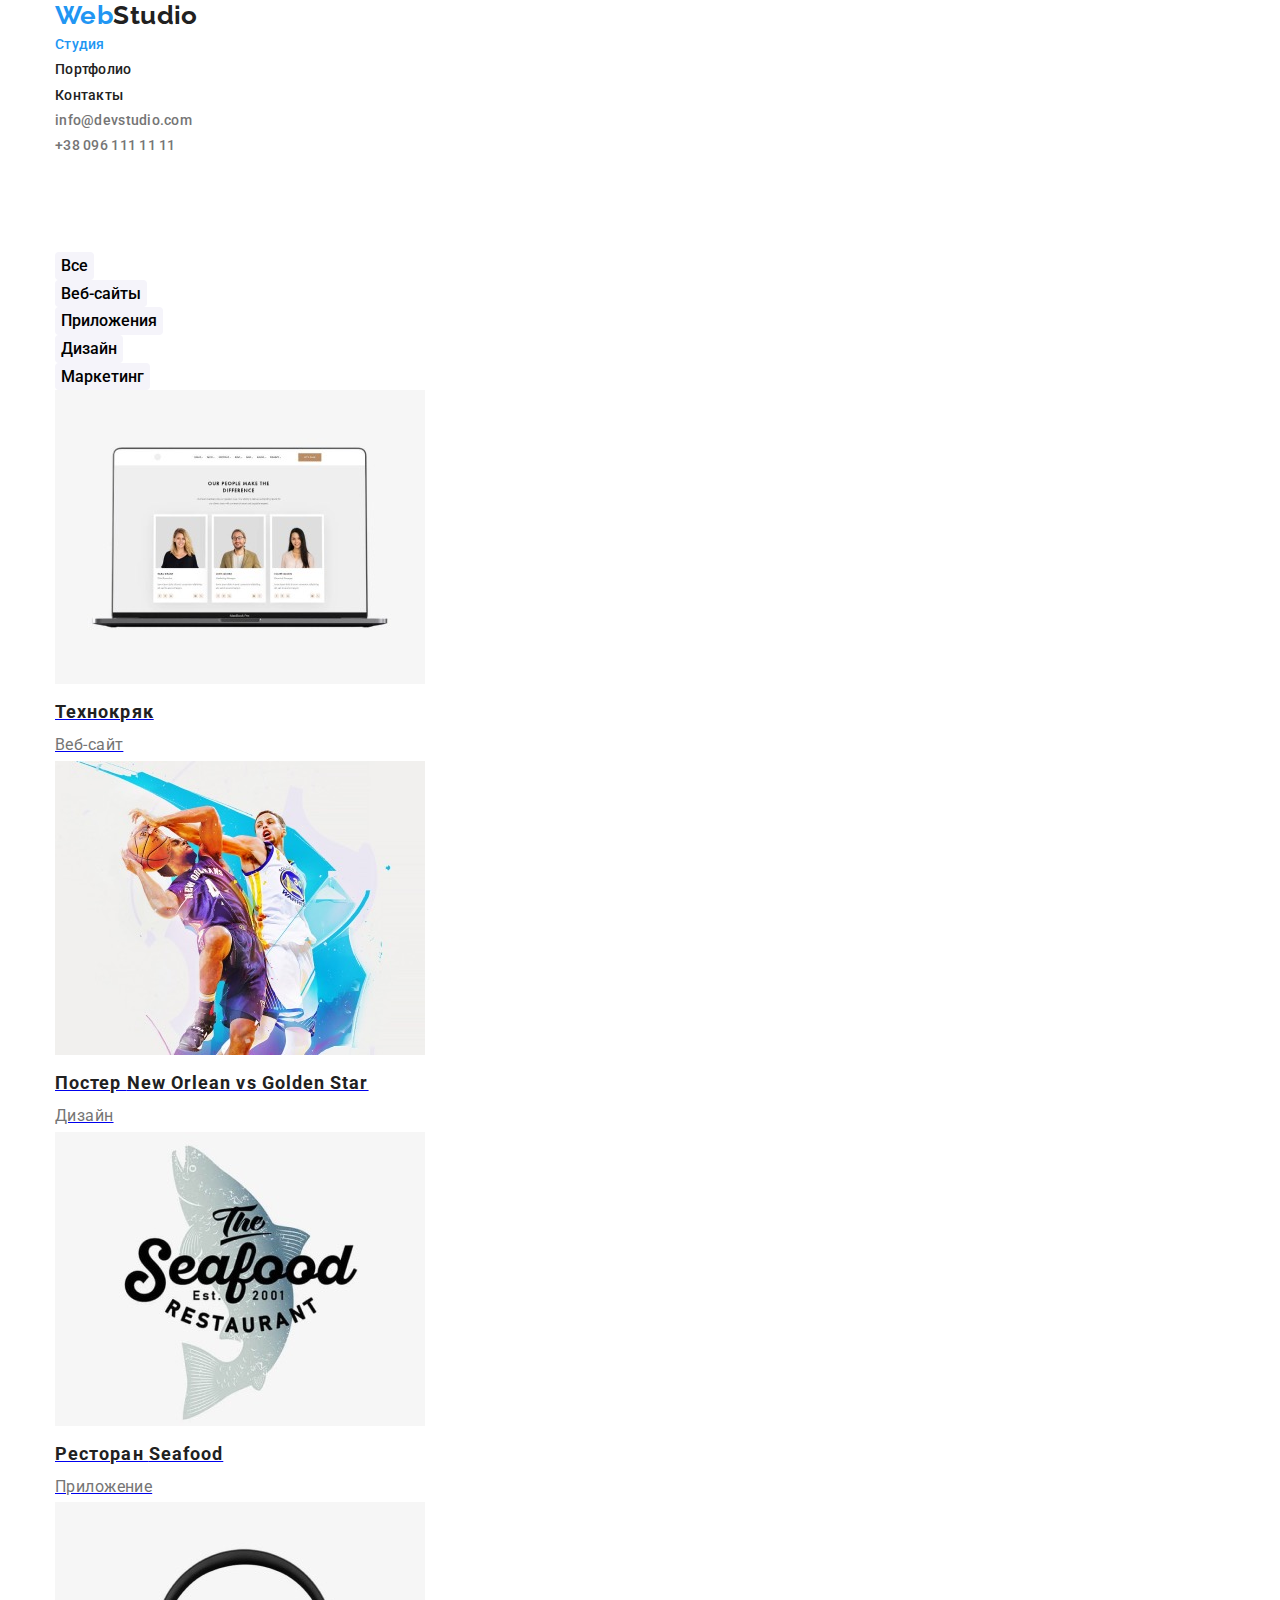
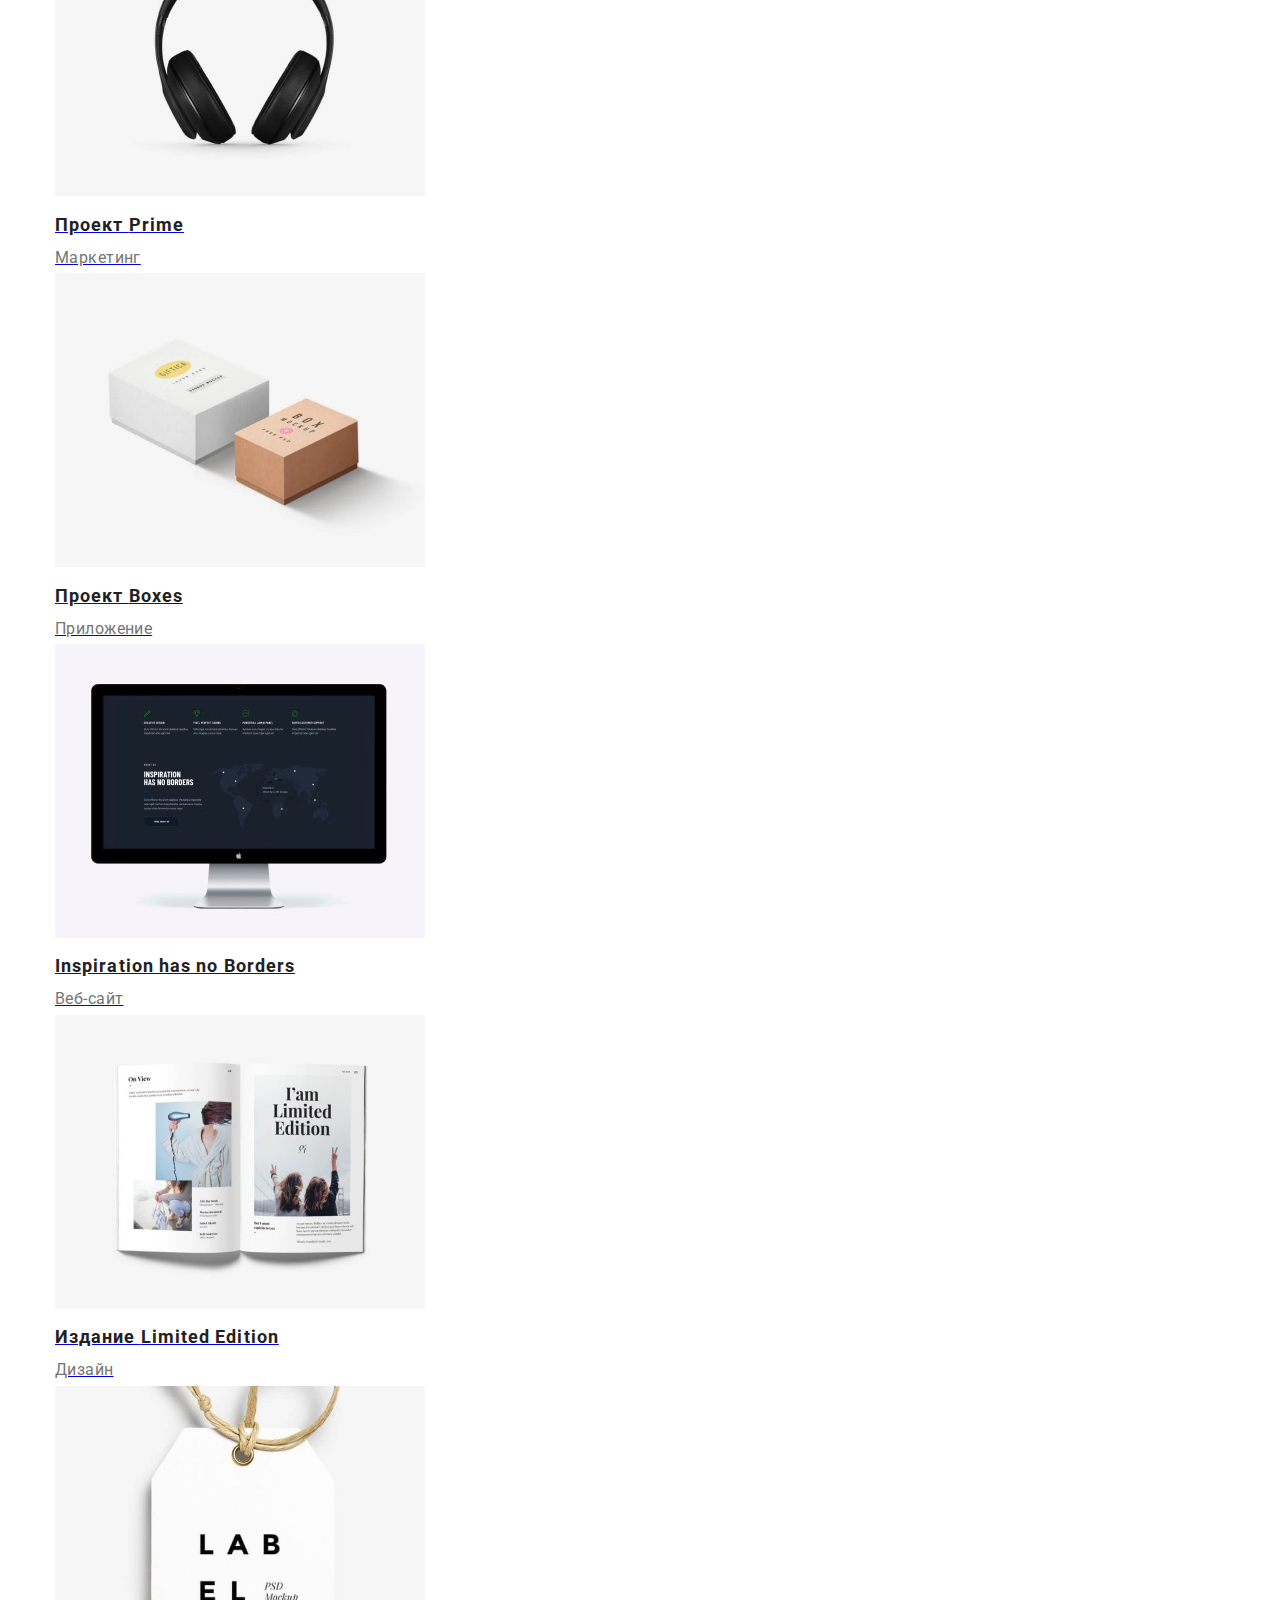
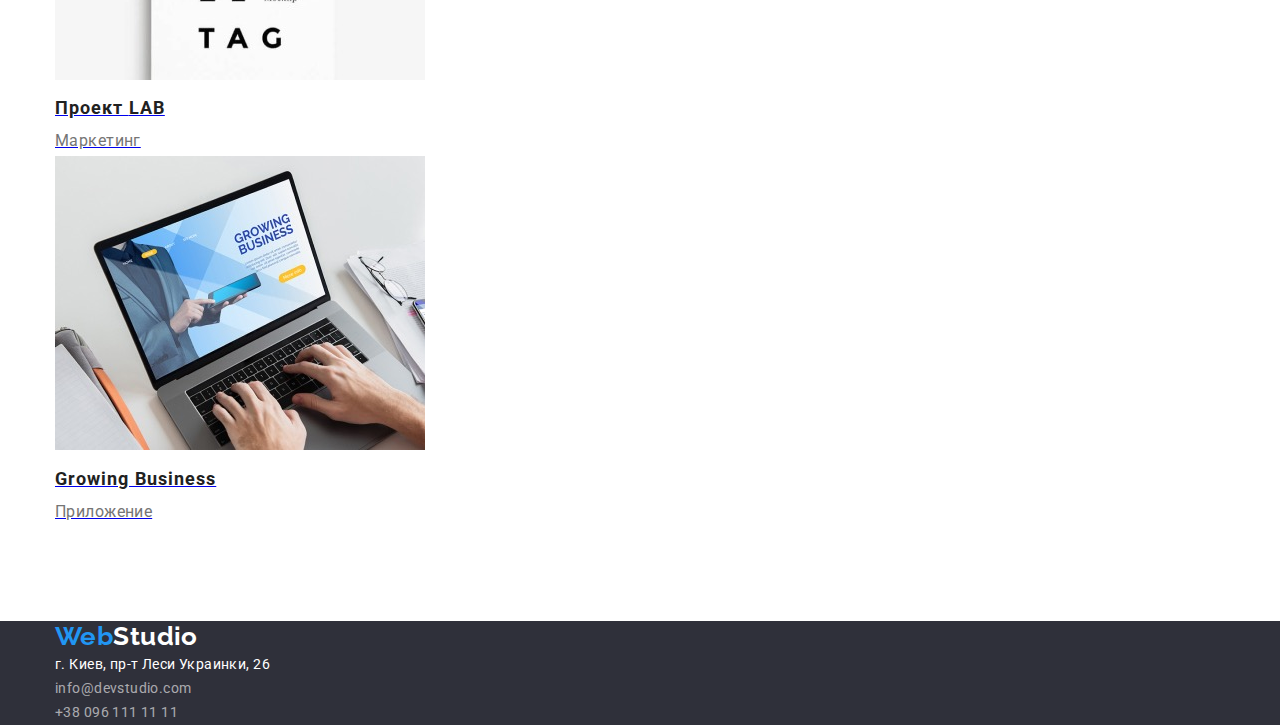
==== portfolio.html @ f0ba0610 "first" ====
<!DOCTYPE html>
<html lang="ru">
  <head>
    <meta charset="UTF-8" />
    <meta http-equiv="X-UA-Compatible" content="IE=edge" />
    <meta name="viewport" content="width=device-width, initial-scale=1.0" />

    <title>Студия</title>
    <link rel="preconnect" href="https://fonts.googleapis.com" />
    <link rel="preconnect" href="https://fonts.gstatic.com" crossorigin />
    <link
      href="https://fonts.googleapis.com/css2?family=Raleway:wght@700&family=Roboto:wght@400;500;700;900&display=swap"
      rel="stylesheet"
    />
    <link
      rel="stylesheet"
      href="https://cdnjs.cloudflare.com/ajax/libs/modern-normalize/1.1.0/modern-normalize.css"
    />

    <link rel="stylesheet" href="./css/styles.css" />
  </head>
  <body>
    <!-- Шапка страницы -->

    <header>
      <div class="container">
        <nav class="main-nav">
          <a href="./index.html" lang="en" class="logo"
            ><span class="text">Web</span>Studio</a
          >

          <ul class="list main-nav-list">
            <li class="main-nav-item">
              <a href="./index.html" class="item current">Студия</a>
            </li>
            <li class="main-nav-item">
              <a href="./portfolio.html" class="item">Портфолио</a>
            </li>
            <li class="main-nav-item"><a href="" class="item">Контакты</a></li>
          </ul>
        </nav>

        <ul class="list connect-header">
          <li>
            <a href="mailto:info@devstudio.com" class="item"
              >info@devstudio.com</a
            >
          </li>
          <li>
            <a href="tel:+380961111111" class="item">+38 096 111 11 11</a>
          </li>
        </ul>
      </div>
    </header>

    <main>
      <!-- Portfolio buttons -->
      <div class="container">
        <section class="section">
          <ul class="list portfolio-btn">
            <li><button type="button" class="button">Все</button></li>
            <li><button type="button" class="button">Веб-сайты</button></li>
            <li><button type="button" class="button">Приложения</button></li>
            <li><button type="button" class="button">Дизайн</button></li>
            <li><button type="button" class="button">Маркетинг</button></li>
          </ul>
          <!-- Portfolio imagts and descriptions -->
          <h1 hidden>Примеры работ</h1>
          <ul class="list portfolio-items">
            <li>
              <a href="./index.html">
                <img
                  src="./images/porttfolio-images/note-book.jpg"
                  alt="image whith site"
                  width="370"
                  height="294"
                />
                <div class="description">
                  <h2 class="subtitle">Технокряк</h2>
                  <p>Веб-сайт</p>
                </div>
              </a>
            </li>
            <li>
              <a href="./portfolio.html">
                <img
                  src="./images/porttfolio-images/basketball.jpg"
                  alt="image poster"
                  width="370"
                  height="294"
                />
               <div class="description">
                  <h2 class="subtitle">
                    Постер <span lang="en">New Orlean vs Golden Star</span>
                  </h2>
                  <p>Дизайн</p>
               </div>
              </a>
            </li>
            <li>
              <a href="./portfolio.html">
                <img
                  src="./images/porttfolio-images/fish.jpg"
                  alt="image restaurant"
                  width="370"
                  height="294"
                />
                <div class="description">
                  <h2 class="subtitle">
                    Ресторан <span lang="en">Seafood</span>
                  </h2>
                  <p>Приложение</p>
                </div>
              </a>
            </li>
            <li>
              <a href="./portfolio.html">
                <img
                  src="./images/porttfolio-images/headphones.jpg"
                  alt="image headphones"
                  width="370"
                  height="294"
                />
               <div class="description">
                  <h2 class="subtitle">Проект <span lang="en">Prime</span></h2>
                  <p>Маркетинг</p>
               </div>
              </a>
            </li>
            <li>
              <a href="./portfolio.html">
                <img
                  src="./images/porttfolio-images/boxes.jpg"
                  alt="image boxes"
                  width="370"
                  height="294"
                />
                <div class="description">
                  <h2 class="subtitle">Проект <span lang="en">Boxes</span></h2>
                  <p>Приложение</p>
                </div>
              </a>
            </li>
            <li>
              <a href="./portfolio.html">
                <img
                  src="./images/porttfolio-images/computer.jpg"
                  alt="image computer"
                  width="370"
                  height="294"
                />
                <div class="description">
                  <h2 class="subtitle" lang="en">Inspiration has no Borders</h2>
                  <p>Веб-сайт</p>
                </div>
              </a>
            </li>
            <li>
              <a href="./portfolio.html">
                <img
                  src="./images/porttfolio-images/book.jpg"
                  alt="image book"
                  width="370"
                  height="294"
                />
                <div class="description">
                  <h2 class="subtitle">
                    Издание <span lang="en">Limited Edition</span>
                  </h2>
                  <p>Дизайн</p>
                </div>
              </a>
            </li>
            <li>
              <a href="./portfolio.html">
                <img
                  src="./images/porttfolio-images/lab-tag.jpg"
                  alt="image tag"
                  width="370"
                  height="294"
                />
                <div class="description">
                  <h2 class="subtitle">Проект <span lang="en">LAB</span></h2>
                  <p>Маркетинг</p>
                </div>
              </a>
            </li>
            <li>
              <a href="./portfolio.html">
                <img
                  src="./images/porttfolio-images/typing.jpg"
                  alt="image man typing"
                  width="370"
                  height="294"
                />
                <div class="description">
                  <h2 class="subtitle" lang="en">Growing Business</h2>
                  <p>Приложение</p>
                </div>
              </a>
            </li>
          </ul>
        </section>
      </div>
    </main>

    <footer>
      <div class="main-footer">
        <div class="container">
          <a href="./index.html" lang="en" class="logo"
            ><span class="text">Web</span>Studio
          </a>

          <address class="address">
            г. Киев, пр-т Леси Украинки, 26

            <ul class="list contact-footer">
              <li>
                <a href="mailto:info@devstudio.com" class="item"
                  >info@devstudio.com</a
                >
              </li>
              <li>
                <a href="tel:+380961111111" class="item">+38 096 111 11 11</a>
              </li>
            </ul>
          </address>
        </div>
      </div>
    </footer>
  </body>
</html>
---- css/styles.css ----
:root {
  --primary-text-color: #212121;
  --secondery-text-color: #757575;
  --accent-color: #2196f3;
  --white-color: #ffffff;
}

body {
  font-family: Roboto, sans-serif;
  color: var(--primary-text-color);
  background-color: var(--white-color);
  font-size: 14px;
  line-height: 1.8;
  letter-spacing: 0.03em;
  margin: 0;
}

.list {
  list-style: none;
}
h1,h2,h3,p,ul{
  margin-top: 0;
  margin-bottom: 0;
  padding: 0;
  
}
.container{
  width: 1200px;
  padding-left: 15px;
  padding-right: 15px;
  margin-left: auto;
  margin-right: auto;
}
.section{
  padding-top: 94px;
  padding-bottom: 94px;
}

/* header */


.logo {
  font-family: Raleway, sans-serif;
  font-weight: 700;
  font-size: 26px;
  line-height: 1.2;
  color: var(--primary-text-color);
  text-decoration: none;
}

.logo:hover,
.logo:focus {
  color: var(--accent-color);
}

.logo .text {
  color: var(--accent-color);
}



.main-nav .item{
  text-decoration: none;
  font-weight: 500;
  line-height: 1.2;
  letter-spacing: 0.02em;
  color: var(--primary-text-color);
}
.main-nav .item:hover,
.main-nav .item:focus {
  color: var(--accent-color);
}

.main-nav .current {
  color: var(--accent-color);
}




.connect-header .item {
  color: var(--secondery-text-color);
  text-decoration: none;
  font-weight: 500;
  line-height: 1.14;
  letter-spacing: 0.02em;
}

.connect-header .item:hover,
.connect-header .item:focus {
  color: var(--accent-color);
}

/* hero */

.hero {
  height: 600px;
  background-color: #2f303a;
  text-align: center;

}
.hero-name {
  font-weight: 900;
  font-size: 44px;
  line-height: 1.36;
  text-align: center;
  letter-spacing: 0.06em;
  text-transform: uppercase;
  color: var(--white-color);
}
.hero-button {

  font-weight: 700;
  font-size: 16px;
  line-height: 1.8;
  letter-spacing: 0.06em;
  background-color: var(--accent-color);
  border-radius: 4px;
  color: var(--white-color);
  border: none;
  cursor: pointer;
 padding: 10px 32px;
 box-shadow: 0px 4px 4px rgba(0, 0, 0, 0.15);
}




.hero-button:hover,
.hero-button:focus {
  background-color: #188ce8;
}

/* our features */

.our-features .subtitle {
  font-weight: 700;
  font-size: 14px;
  line-height: 1.2;
  text-transform: uppercase;
}
.our-features p {
  color: var(--secondery-text-color);

  font-weight: 400;
  font-size: 14px;
  line-height: 1.7;
}

.title {
  font-weight: 700;
  font-size: 36px;
  line-height: 1.16;
  text-align: center;
}

/* team */

.team-bc {
  background-color: #f5f4fa;
}

.team .subtitle {
  font-weight: 500;
  font-size: 16px;
  line-height: 1.18;
}
.team p {
  color: var(--secondery-text-color);
  font-weight: 400;
  font-size: 16px;
  line-height: 1.18;
}

/* portfolio */
.portfolio-btn .button {
  font-weight: 500;
  font-size: 16px;
  line-height: 1.6;
  background: #f5f4fa;
  border-radius: 4px;
  border: none;
  cursor: pointer;
}

.portfolio-btn .button:hover,
.portfolio-btn .button:focus {
  background-color: var(--accent-color);
  color: var(--white-color);
}

.portfolio-items {
  line-height: 1.9;
  font-size: 16px;
}
.portfolio-items .subtitle {
  color: var(--primary-text-color);
  font-weight: 700;
  font-size: 18px;
  line-height: 2;
  letter-spacing: 0.06em;
}

.portfolio-items p {
  color: var(--secondery-text-color);
}

/* footer */
.contact-footer .item {
  font-weight: 400;
  color: rgba(255, 255, 255, 0.6);
  text-decoration: none;
}
.contact-footer .item:hover,
.contact-footer .item:focus {
  color: var(--accent-color);
}

.main-footer .logo {
  color: var(--white-color);
}
.address {
  color: var(--white-color);
  line-height: 1.7;
  font-style: normal;
}

.main-footer {
  background-color: #2f303a;
}
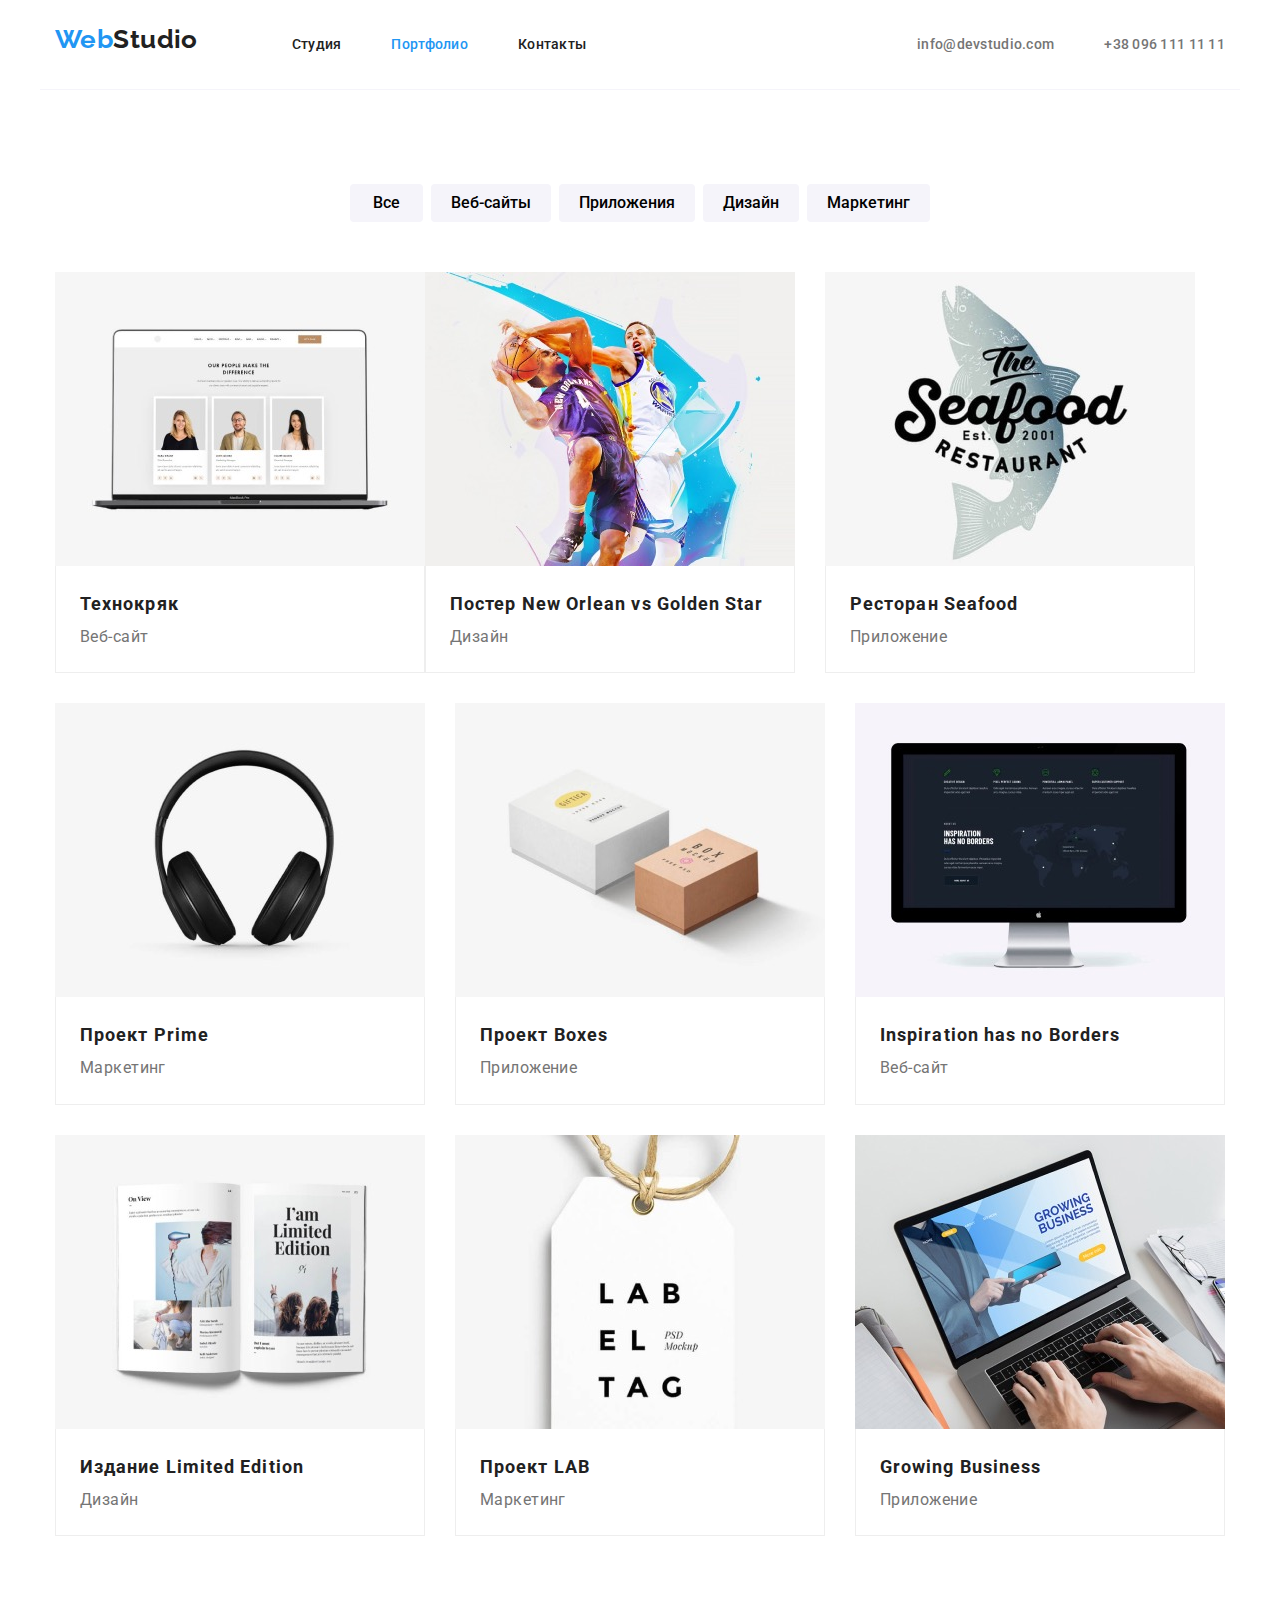
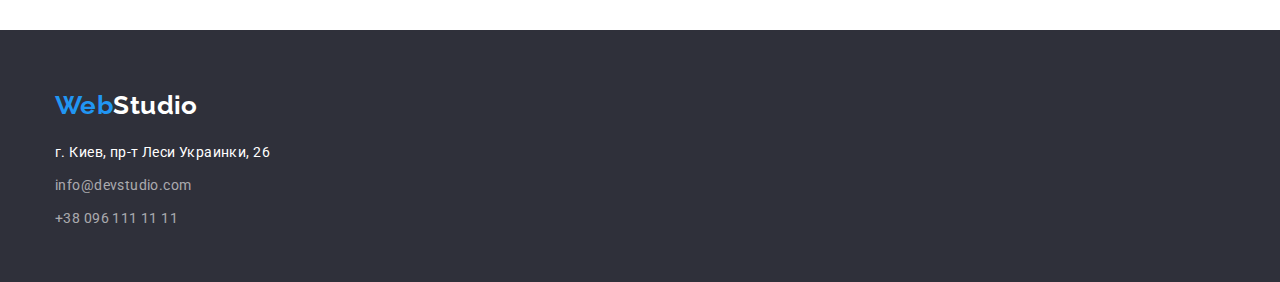
==== commit e3762db7: "done" ====
--- a/portfolio.html
+++ b/portfolio.html
@@ -23,7 +23,7 @@
     <!-- Шапка страницы -->
 
     <header>
-      <div class="container">
+      <div class="container all-main-item">
         <nav class="main-nav">
           <a href="./index.html" lang="en" class="logo"
             ><span class="text">Web</span>Studio</a
@@ -31,22 +31,22 @@
 
           <ul class="list main-nav-list">
             <li class="main-nav-item">
-              <a href="./index.html" class="item current">Студия</a>
+              <a href="./index.html" class="item">Студия</a>
             </li>
             <li class="main-nav-item">
-              <a href="./portfolio.html" class="item">Портфолио</a>
+              <a href="./portfolio.html" class="item current">Портфолио</a>
             </li>
             <li class="main-nav-item"><a href="" class="item">Контакты</a></li>
           </ul>
         </nav>
 
         <ul class="list connect-header">
-          <li>
+          <li class="connect-header-list">
             <a href="mailto:info@devstudio.com" class="item"
               >info@devstudio.com</a
             >
           </li>
-          <li>
+          <li class="connect-header-list">
             <a href="tel:+380961111111" class="item">+38 096 111 11 11</a>
           </li>
         </ul>
@@ -58,16 +58,16 @@
       <div class="container">
         <section class="section">
           <ul class="list portfolio-btn">
-            <li><button type="button" class="button">Все</button></li>
-            <li><button type="button" class="button">Веб-сайты</button></li>
-            <li><button type="button" class="button">Приложения</button></li>
-            <li><button type="button" class="button">Дизайн</button></li>
-            <li><button type="button" class="button">Маркетинг</button></li>
+            <li class="portfolio-btn-item"><button type="button" class="button">Все</button></li>
+            <li class="portfolio-btn-item"><button type="button" class="button">Веб-сайты</button></li>
+            <li class="portfolio-btn-item"><button type="button" class="button">Приложения</button></li>
+            <li class="portfolio-btn-item"><button type="button" class="button">Дизайн</button></li>
+            <li class="portfolio-btn-item"><button type="button" class="button">Маркетинг</button></li>
           </ul>
           <!-- Portfolio imagts and descriptions -->
           <h1 hidden>Примеры работ</h1>
-          <ul class="list portfolio-items">
-            <li>
+          <ul class="list portfolio-list">
+            <li class=portfolio-list-item"">
               <a href="./index.html">
                 <img
                   src="./images/porttfolio-images/note-book.jpg"
@@ -81,7 +81,7 @@
                 </div>
               </a>
             </li>
-            <li>
+            <li class="portfolio-list-item">
               <a href="./portfolio.html">
                 <img
                   src="./images/porttfolio-images/basketball.jpg"
@@ -89,15 +89,15 @@
                   width="370"
                   height="294"
                 />
-               <div class="description">
+                <div class="description">
                   <h2 class="subtitle">
                     Постер <span lang="en">New Orlean vs Golden Star</span>
                   </h2>
                   <p>Дизайн</p>
-               </div>
-              </a>
-            </li>
-            <li>
+                </div>
+              </a>
+            </li>
+            <li class="portfolio-list-item">
               <a href="./portfolio.html">
                 <img
                   src="./images/porttfolio-images/fish.jpg"
@@ -113,7 +113,7 @@
                 </div>
               </a>
             </li>
-            <li>
+            <li class="portfolio-list-item">
               <a href="./portfolio.html">
                 <img
                   src="./images/porttfolio-images/headphones.jpg"
@@ -121,13 +121,13 @@
                   width="370"
                   height="294"
                 />
-               <div class="description">
+                <div class="description">
                   <h2 class="subtitle">Проект <span lang="en">Prime</span></h2>
                   <p>Маркетинг</p>
-               </div>
-              </a>
-            </li>
-            <li>
+                </div>
+              </a>
+            </li>
+            <li class="portfolio-list-item">
               <a href="./portfolio.html">
                 <img
                   src="./images/porttfolio-images/boxes.jpg"
@@ -141,7 +141,7 @@
                 </div>
               </a>
             </li>
-            <li>
+            <li class="portfolio-list-item">
               <a href="./portfolio.html">
                 <img
                   src="./images/porttfolio-images/computer.jpg"
@@ -155,7 +155,7 @@
                 </div>
               </a>
             </li>
-            <li>
+            <li class="portfolio-list-item">
               <a href="./portfolio.html">
                 <img
                   src="./images/porttfolio-images/book.jpg"
@@ -171,7 +171,7 @@
                 </div>
               </a>
             </li>
-            <li>
+            <li class="portfolio-list-item">
               <a href="./portfolio.html">
                 <img
                   src="./images/porttfolio-images/lab-tag.jpg"
@@ -185,7 +185,7 @@
                 </div>
               </a>
             </li>
-            <li>
+            <li class="portfolio-list-item">
               <a href="./portfolio.html">
                 <img
                   src="./images/porttfolio-images/typing.jpg"
@@ -212,15 +212,15 @@
           </a>
 
           <address class="address">
-            г. Киев, пр-т Леси Украинки, 26
+            <p class="address-text">г. Киев, пр-т Леси Украинки, 26</p>
 
             <ul class="list contact-footer">
-              <li>
+              <li class="contact-footer-list">
                 <a href="mailto:info@devstudio.com" class="item"
                   >info@devstudio.com</a
                 >
               </li>
-              <li>
+              <li class="contact-footer-list">
                 <a href="tel:+380961111111" class="item">+38 096 111 11 11</a>
               </li>
             </ul>
--- a/css/styles.css
+++ b/css/styles.css
@@ -18,26 +18,31 @@
 .list {
   list-style: none;
 }
-h1,h2,h3,p,ul{
+h1,
+h2,
+h3,
+p,
+ul {
   margin-top: 0;
   margin-bottom: 0;
   padding: 0;
-  
-}
-.container{
+}
+.container {
   width: 1200px;
   padding-left: 15px;
   padding-right: 15px;
   margin-left: auto;
   margin-right: auto;
 }
-.section{
+.section {
   padding-top: 94px;
   padding-bottom: 94px;
 }
+.portfolio-items a {
+  text-decoration: none;
+}
 
 /* header */
-
 
 .logo {
   font-family: Raleway, sans-serif;
@@ -46,6 +51,9 @@
   line-height: 1.2;
   color: var(--primary-text-color);
   text-decoration: none;
+  margin-top: 24px;
+  margin-bottom: 25px;
+  margin-right: 94px;
 }
 
 .logo:hover,
@@ -56,10 +64,21 @@
 .logo .text {
   color: var(--accent-color);
 }
-
-
-
-.main-nav .item{
+.main-nav {
+  display: flex;
+}
+.main-nav-list {
+  display: flex;
+}
+.connect-header {
+  display: flex;
+}
+.all-main-item {
+  display: flex;
+  border-bottom: 1px solid #F5F4FA;
+}
+
+.main-nav .item {
   text-decoration: none;
   font-weight: 500;
   line-height: 1.2;
@@ -74,9 +93,13 @@
 .main-nav .current {
   color: var(--accent-color);
 }
-
-
-
+.main-nav-item:not(:last-child) {
+  margin-right: 50px;
+}
+.main-nav-item {
+  margin-top: 32px;
+  margin-bottom: 32px;
+}
 
 .connect-header .item {
   color: var(--secondery-text-color);
@@ -90,14 +113,26 @@
 .connect-header .item:focus {
   color: var(--accent-color);
 }
+.connect-header {
+  margin-left: auto;
+}
+
+.connect-header-list:not(:last-child) {
+  margin-right: 50px;
+}
+
+.connect-header-list {
+  margin-top: 32px;
+  margin-bottom: 32px;
+}
 
 /* hero */
 
 .hero {
-  height: 600px;
   background-color: #2f303a;
   text-align: center;
-
+  padding-top: 200px;
+  padding-bottom: 200px;
 }
 .hero-name {
   font-weight: 900;
@@ -107,9 +142,9 @@
   letter-spacing: 0.06em;
   text-transform: uppercase;
   color: var(--white-color);
+  margin-bottom: 30px;
 }
 .hero-button {
-
   font-weight: 700;
   font-size: 16px;
   line-height: 1.8;
@@ -119,12 +154,9 @@
   color: var(--white-color);
   border: none;
   cursor: pointer;
- padding: 10px 32px;
- box-shadow: 0px 4px 4px rgba(0, 0, 0, 0.15);
-}
-
-
-
+  padding: 10px 32px;
+  box-shadow: 0px 4px 4px rgba(0, 0, 0, 0.15);
+}
 
 .hero-button:hover,
 .hero-button:focus {
@@ -138,6 +170,7 @@
   font-size: 14px;
   line-height: 1.2;
   text-transform: uppercase;
+  margin-bottom: 10px;
 }
 .our-features p {
   color: var(--secondery-text-color);
@@ -147,11 +180,29 @@
   line-height: 1.7;
 }
 
+.our-features {
+  display: flex;
+  margin-bottom: 87px;
+}
+.our-features-description:not(:last-child) {
+  margin-right: 30px;
+}
+
 .title {
   font-weight: 700;
   font-size: 36px;
   line-height: 1.16;
   text-align: center;
+  margin-bottom: 50px;
+}
+.what-we-do-list {
+  display: flex;
+}
+.what-we-do-item:not(:last-child) {
+  margin-right: 30px;
+}
+.what-we-do-list img {
+  display: block;
 }
 
 /* team */
@@ -164,16 +215,51 @@
   font-weight: 500;
   font-size: 16px;
   line-height: 1.18;
-}
-.team p {
+  margin-bottom: 10px;
+}
+.team-item p {
   color: var(--secondery-text-color);
   font-weight: 400;
   font-size: 16px;
   line-height: 1.18;
+  margin-bottom: 30px;
+}
+
+.team-list {
+  display: flex;
+}
+.team-item {
+  text-align: center;
+  background: #ffffff;
+  box-shadow: 0px 1px 3px rgba(0, 0, 0, 0.12), 0px 1px 1px rgba(0, 0, 0, 0.14),
+    0px 2px 1px rgba(0, 0, 0, 0.2);
+  border-radius: 0px 0px 4px 4px;
+}
+
+.team-item:not(:last-child) {
+  margin-right: 30px;
+}
+
+.team-item img {
+  display: block;
+  margin-bottom: 30px;
 }
 
 /* portfolio */
+
+.portfolio-btn{
+  display: flex;
+  justify-content: center;
+  margin-bottom: 50px;
+}
+.portfolio-btn-item:not(:last-child){
+  margin-right: 8px;
+
+}
+
+
 .portfolio-btn .button {
+  min-width: 73px;
   font-weight: 500;
   font-size: 16px;
   line-height: 1.6;
@@ -181,6 +267,7 @@
   border-radius: 4px;
   border: none;
   cursor: pointer;
+  padding: 6px 20px;
 }
 
 .portfolio-btn .button:hover,
@@ -188,12 +275,49 @@
   background-color: var(--accent-color);
   color: var(--white-color);
 }
-
-.portfolio-items {
+.portfolio-list{
+  display: flex;
+  flex-wrap: wrap;
+}
+
+.portfolio-list-item{
+  margin-right: 30px;
+  margin-bottom: 30px;
+}
+
+.portfolio-list-item:nth-child(3n){
+  margin-right: 0;
+}
+.portfolio-list-item:nth-last-child(-n + 3) {
+  margin-bottom: 0;
+}
+
+
+.portfolio-list {
   line-height: 1.9;
   font-size: 16px;
 }
-.portfolio-items .subtitle {
+.portfolio-list img{
+  display: block;
+  
+}
+.portfolio-list a{
+  text-decoration: none;
+}
+
+
+.portfolio-list .description{
+  width: 370px;
+  
+  display: inline-block;
+  padding: 20px 24px;
+  border-left: 1px solid #EEEEEE;
+  border-bottom: 1px solid #EEEEEE;
+  border-right: 1px solid #EEEEEE;
+
+}
+
+.portfolio-list .subtitle {
   color: var(--primary-text-color);
   font-weight: 700;
   font-size: 18px;
@@ -201,11 +325,12 @@
   letter-spacing: 0.06em;
 }
 
-.portfolio-items p {
+.portfolio-list p {
   color: var(--secondery-text-color);
 }
 
 /* footer */
+
 .contact-footer .item {
   font-weight: 400;
   color: rgba(255, 255, 255, 0.6);
@@ -217,14 +342,27 @@
 }
 
 .main-footer .logo {
-  color: var(--white-color);
+  display: inline-block;
+  color: var(--white-color);
+  margin-bottom: 20px;
+  margin-top: 0;
+  margin-right: 0;
 }
 .address {
   color: var(--white-color);
   line-height: 1.7;
   font-style: normal;
 }
+.contact-footer-list {
+  margin-bottom: 9px;
+}
+.address-text {
+  margin-bottom: 9px;
+}
 
 .main-footer {
   background-color: #2f303a;
-}
+  height: 252px;
+  padding-top: 60px;
+  padding-bottom: 60px;
+}
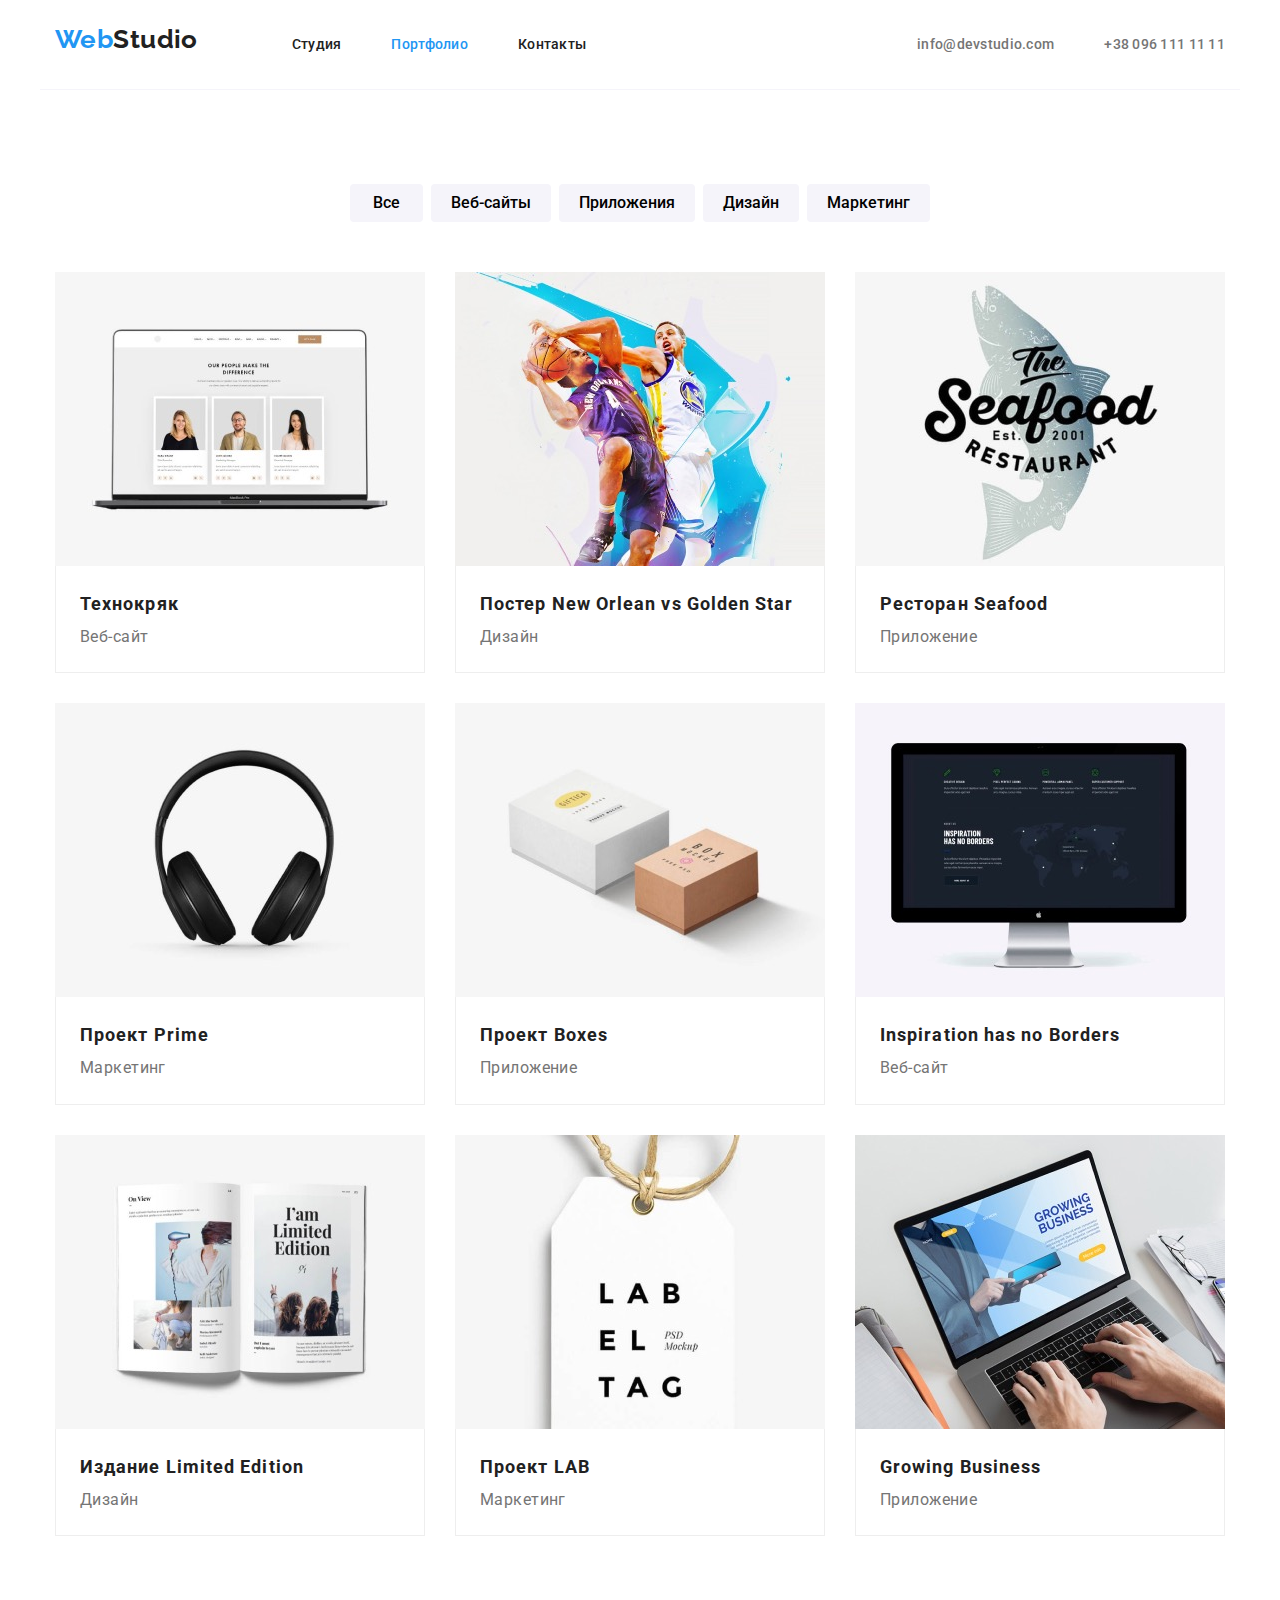
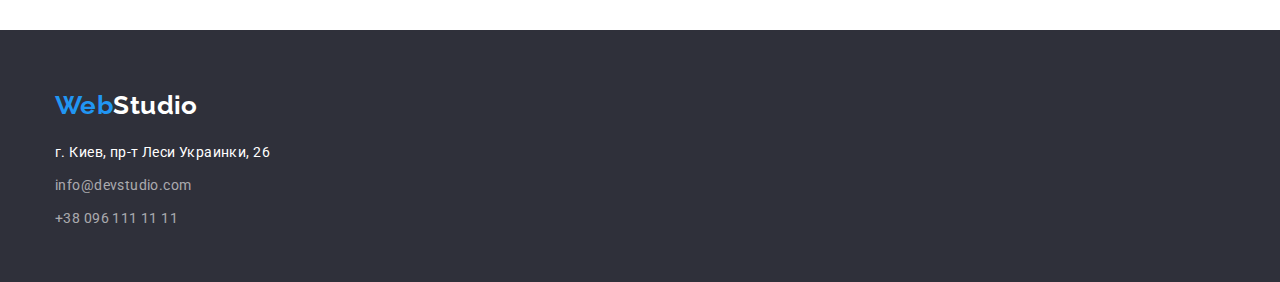
==== commit b5b07eb4: "Update portfolio.html" ====
--- a/portfolio.html
+++ b/portfolio.html
@@ -67,7 +67,7 @@
           <!-- Portfolio imagts and descriptions -->
           <h1 hidden>Примеры работ</h1>
           <ul class="list portfolio-list">
-            <li class=portfolio-list-item"">
+            <li class="portfolio-list-item">
               <a href="./index.html">
                 <img
                   src="./images/porttfolio-images/note-book.jpg"
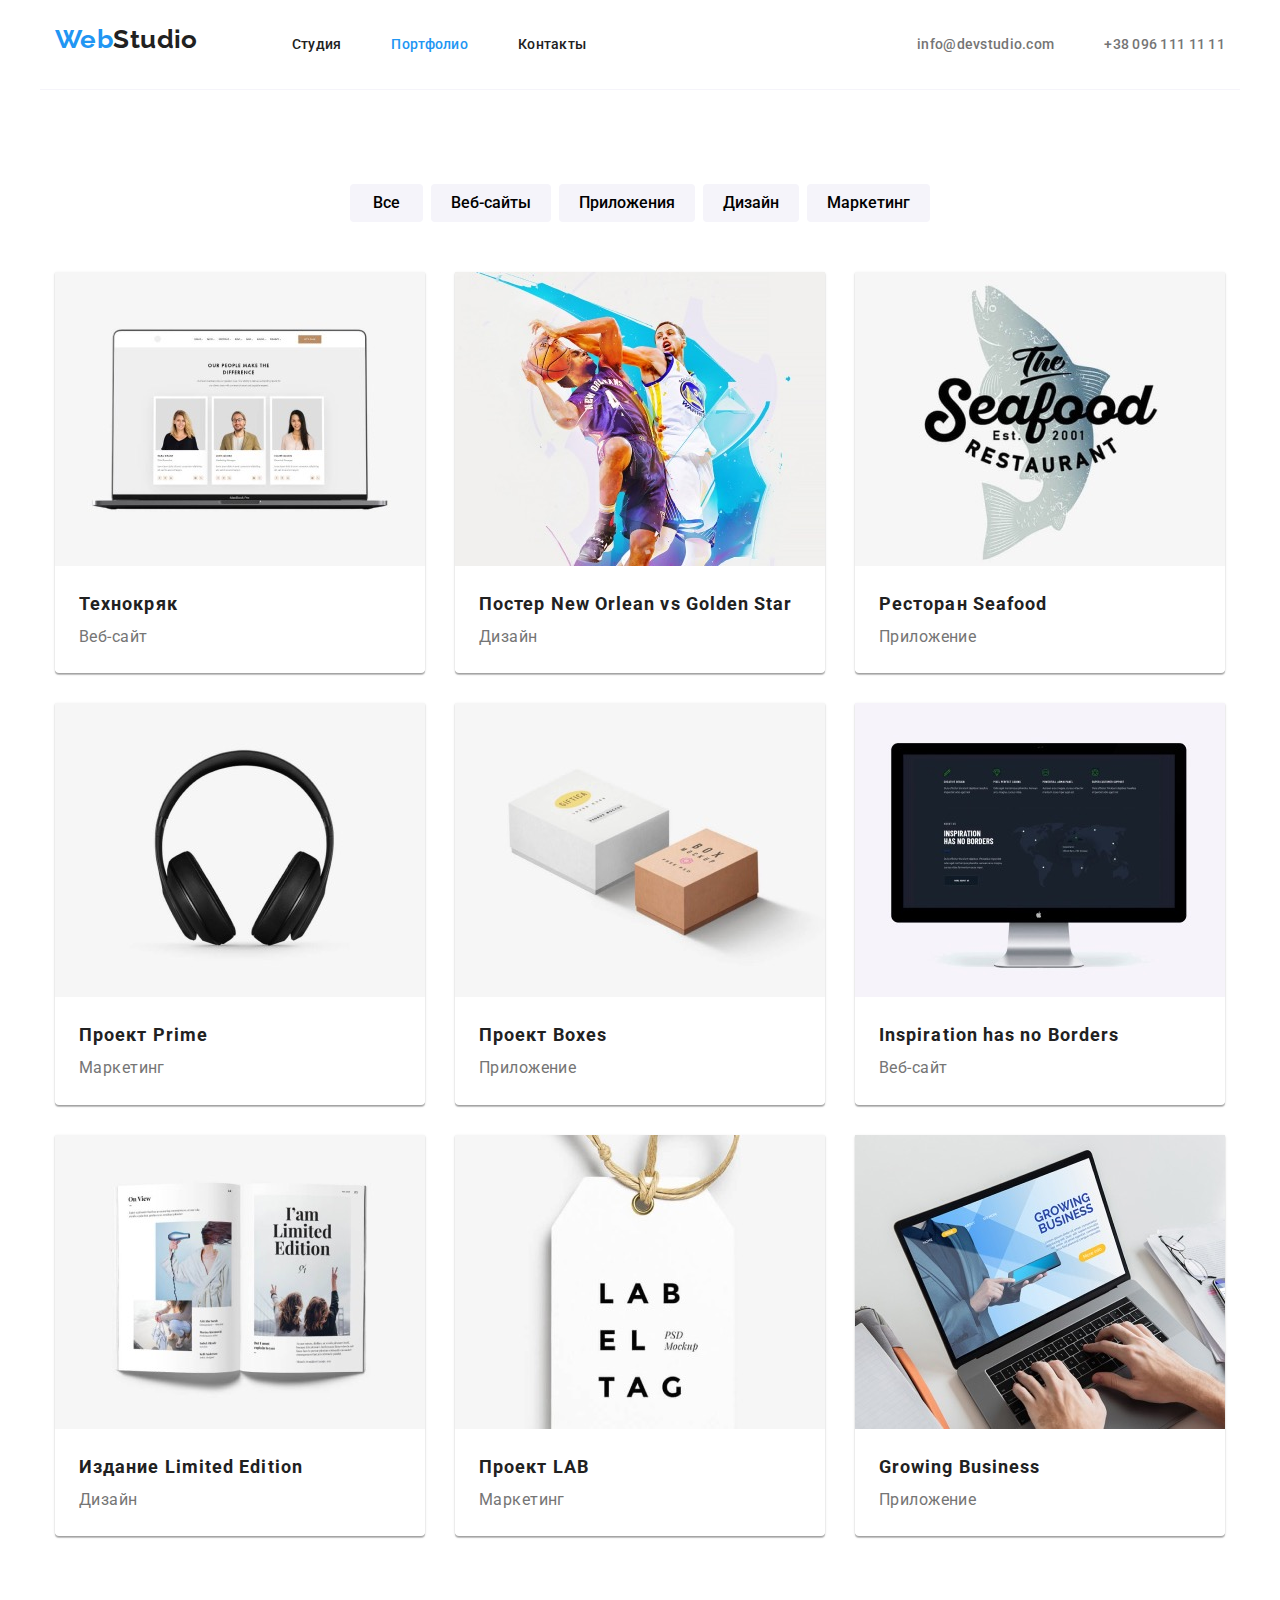
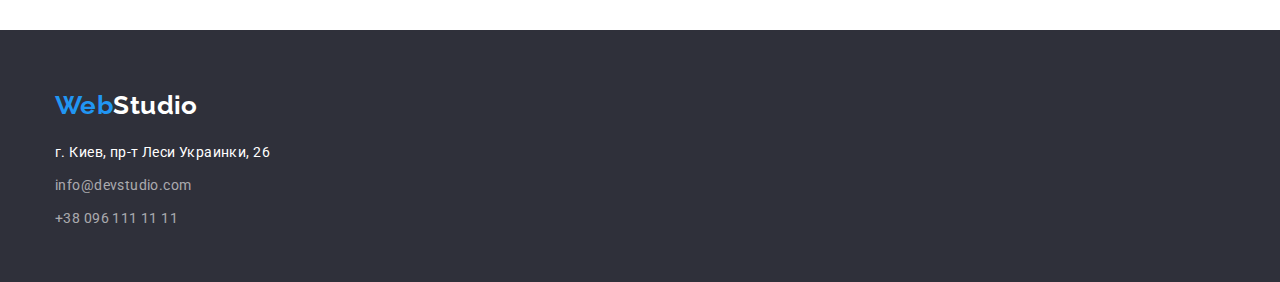
==== commit b032d2a2: "finale" ====
--- a/portfolio.html
+++ b/portfolio.html
@@ -58,11 +58,21 @@
       <div class="container">
         <section class="section">
           <ul class="list portfolio-btn">
-            <li class="portfolio-btn-item"><button type="button" class="button">Все</button></li>
-            <li class="portfolio-btn-item"><button type="button" class="button">Веб-сайты</button></li>
-            <li class="portfolio-btn-item"><button type="button" class="button">Приложения</button></li>
-            <li class="portfolio-btn-item"><button type="button" class="button">Дизайн</button></li>
-            <li class="portfolio-btn-item"><button type="button" class="button">Маркетинг</button></li>
+            <li class="portfolio-btn-item">
+              <button type="button" class="button">Все</button>
+            </li>
+            <li class="portfolio-btn-item">
+              <button type="button" class="button">Веб-сайты</button>
+            </li>
+            <li class="portfolio-btn-item">
+              <button type="button" class="button">Приложения</button>
+            </li>
+            <li class="portfolio-btn-item">
+              <button type="button" class="button">Дизайн</button>
+            </li>
+            <li class="portfolio-btn-item">
+              <button type="button" class="button">Маркетинг</button>
+            </li>
           </ul>
           <!-- Portfolio imagts and descriptions -->
           <h1 hidden>Примеры работ</h1>
--- a/css/styles.css
+++ b/css/styles.css
@@ -75,7 +75,7 @@
 }
 .all-main-item {
   display: flex;
-  border-bottom: 1px solid #F5F4FA;
+  border-bottom: 1px solid #f5f4fa;
 }
 
 .main-nav .item {
@@ -247,16 +247,14 @@
 
 /* portfolio */
 
-.portfolio-btn{
+.portfolio-btn {
   display: flex;
   justify-content: center;
   margin-bottom: 50px;
 }
-.portfolio-btn-item:not(:last-child){
+.portfolio-btn-item:not(:last-child) {
   margin-right: 8px;
-
-}
-
+}
 
 .portfolio-btn .button {
   min-width: 73px;
@@ -275,46 +273,45 @@
   background-color: var(--accent-color);
   color: var(--white-color);
 }
-.portfolio-list{
+.portfolio-list {
   display: flex;
   flex-wrap: wrap;
 }
 
-.portfolio-list-item{
+.portfolio-list-item {
   margin-right: 30px;
   margin-bottom: 30px;
-}
-
-.portfolio-list-item:nth-child(3n){
+  box-shadow: 0px 1px 3px rgba(0, 0, 0, 0.12), 0px 1px 1px rgba(0, 0, 0, 0.14),
+    0px 2px 1px rgba(0, 0, 0, 0.2);
+  border-bottom: 1px solid transparent;
+
+  border-radius: 0px 0px 4px 4px;
+  overflow: hidden;
+}
+
+.portfolio-list-item:nth-child(3n) {
   margin-right: 0;
 }
 .portfolio-list-item:nth-last-child(-n + 3) {
   margin-bottom: 0;
 }
 
-
 .portfolio-list {
   line-height: 1.9;
   font-size: 16px;
 }
-.portfolio-list img{
+.portfolio-list img {
   display: block;
-  
-}
-.portfolio-list a{
-  text-decoration: none;
-}
-
-
-.portfolio-list .description{
+}
+.portfolio-list a {
+  text-decoration: none;
+}
+
+.portfolio-list .description {
   width: 370px;
-  
+  background: var(--white-color);
   display: inline-block;
   padding: 20px 24px;
-  border-left: 1px solid #EEEEEE;
-  border-bottom: 1px solid #EEEEEE;
-  border-right: 1px solid #EEEEEE;
-
 }
 
 .portfolio-list .subtitle {
